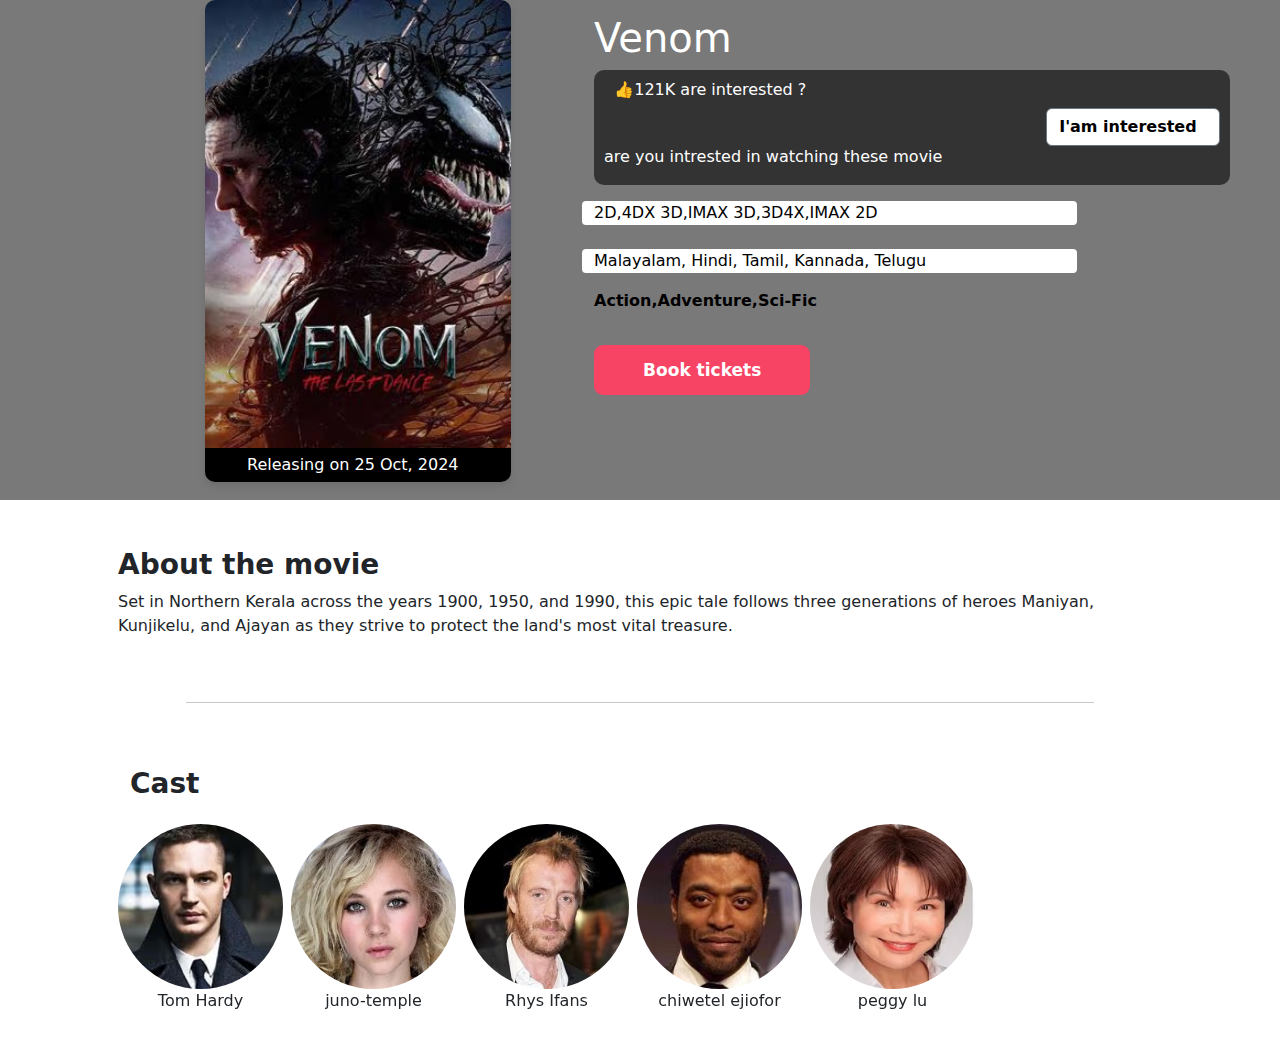
==== venom.html @ 7be32ee4 "done" ====
<!DOCTYPE html>
<html lang="en">
    <head>
        <meta charset="UTF-8">
        <meta name="viewport" content="width=device-width, initial-scale=1.0">
        <title>Document</title>
        <link rel="stylesheet" href="index.css">
        <link href="https://cdn.jsdelivr.net/npm/bootstrap@5.3.3/dist/css/bootstrap.min.css" rel="stylesheet">
        <script src="https://cdn.jsdelivr.net/npm/bootstrap@5.3.3/dist/js/bootstrap.bundle.min.js"></script>
        <link rel="stylesheet" href="https://cdnjs.cloudflare.com/ajax/libs/font-awesome/6.6.0/css/all.min.css">
    </head>
    <body>
        <div id="main1" class="image-fluid d-flex ">
            <div id="main2" class=" row align-items-center">
                <!-- Movie Card 1 -->
                <div class="col-md-4">
                    <div class="movie-card">
                        <img src="images/poster.avif" alt="venom">
                        <div class="movie-details">
                            <div class="movie-stats" style="background-color: #000000">
                                <span> Releasing on 25 Oct, 2024</span>
                            </div>
                           
                        </div>
                    </div>
                </div>
                <div id="main3" class="col-md-8">
                    <div class="movieinfo">
                        <div class="movietitle"><h1>Venom</h1></div>
                        <div id="rating" class="d-flex align-items-center">
                            <span id="star" class="star text-white"><h6>&nbsp;&nbsp;👍121K are interested ? </h6><br><h6>are you intrested in watching these movie</h6></span>
                            <!-- <span class="score mx-2"><b>8.7/10</b></span>
                            <span class="votes">(58.1K Votes) ></span> -->
                            <button id="ratebtn" class="btn btn-outline-secondary rate-btn ms-auto"><b>I'am interested</b>&nbsp;&nbsp;</button>
                        </div>
                        <div class="lang row gap-4 mt-3">
                            <!-- <div id="lang" class="col-2"><b>2D,3D</b></div> -->
                            <div id="lang" class="col-9"><span class="language">2D,4DX 3D,IMAX 3D,3D4X,IMAX 2D</span></div>
                            <div id="lang" class="col-9"><span class="language">Malayalam, Hindi, Tamil, Kannada, Telugu</span></div>
                        </div>
                        <div class="duration mt-3 text-black"><b>Action,Adventure,Sci-Fic</b></div></div>
                        

                        <a id="book" class="mt-5" href="#"><b>Book tickets</b></a>


                    </div>
                </div>
          </div>
        </div>
<!-- ------------------------------------ -->
<div class="sample container p-5">
<h3><b>About the movie</b></h3>

<span>Set in Northern Kerala across the years 1900, 1950, and 1990, this epic tale follows three generations of heroes Maniyan,</span>
<span>Kunjikelu, and Ajayan as they strive to protect the land's most vital treasure.</span>
</div>
<hr class="mx-auto d-block" width="71%">


<!-- ----cast----- -->

<div class="sample container p-5">
<h3 class="mb-4 container " ><b>Cast</b></h3>

<div id="demo" class="carousel slide" data-bs-ride="false">
    
    <!-- The slideshow/carousel -->
    <div class="carousel-inner">
      <div class="carousel-item active">
        <div class="d-flex gap-2">
        <div>
        <img src="images/tom-hardy-.avif" class=" d-inline rounded-circle" style="width:165px;" alt="">
        <figcaption style="text-align: center;">Tom Hardy</figcaption> 
       </div>
       <div>
        <img src="images/juno.avif" class=" d-inline rounded-circle" style="width:165px;" alt="">
        <figcaption style="text-align: center;">juno-temple</figcaption>
       </div>
       <div>
        <img src="images/rhys-ifans-.avif" class=" d-inline rounded-circle" style="width:165px;" alt="">
        <figcaption style="text-align: center;">Rhys Ifans</figcaption>
        </div> 
        <div>
        <img src="images/chiwetel-ejiofor-.avif" class=" d-inline rounded-circle" style="width:165px;" alt=""> 
        <figcaption style="text-align: center;">chiwetel ejiofor</figcaption>
        </div>
        <div>
        <img src="images/peggy-lu-.avif" class=" d-inline rounded-circle" style="width:165px;" alt="">
        <figcaption style="text-align: center;">peggy lu</figcaption>
        </div>
        <div> 
    

      </div>
    </div>
</div>
</div>
    </body>
</html>
---- index.css ----
#logo{
    padding: 5px;
}
#posters{
    width: 100%;
}
#row{
    background-color: rgb(64,64,67);
}


#row {
  justify-content: center;
  padding-left: 15px;
  padding-right: 15px;
}
.card{
    margin-right: 8px;
}
.offers{
    display: flex;
}
.movie-card {
    border-radius: 10px;
    overflow: hidden;
    margin-bottom: 20px;
    position: relative;
    box-shadow: 0 4px 8px rgba(0, 0, 0, 0.1);
}
.movie-card img {
    width: 100%;
    height: auto;
    border-bottom: 3px solid #f8f9fa;
}
.movie-details {
    padding: 10px;
}
.movie-title {
    font-weight: bold;
    margin-top: 10px;
    text-decoration: none;
}
.movie-genre {
    color: #6c757d;
    font-size: 14px;
    text-decoration: none;

}
.movie-stats {
    position: absolute;
    bottom: 0;
    left: 0;
    width: 100%;
    background-color: rgba(0, 0, 0, 0.7);
    color: white;
    text-align: center;
    padding: 5px 0;
}
.movie-stats span {
    display: inline-block;
    margin-right: 10px;
}
.movie-stats i {
    margin-right: 5px;
}
#premi{
    background-color: rgb(43,49,72);
}
#mov{
    color: white;
}
#pre{
    margin-left: 9%;
}
.search-card{
    background-color:#fcfcfc;
    border:1px solid #e1e1e1;
    border-radius: 5px;
    transition: transform 0.3s ease;
}
.search-card:hover{
    transform: translateY(-5px);
    box-shadow: 0 8px 16px rgba(0, 0, 0, 0.2);
}
.search-card h5{
    font-weight: 600;
}
.search-card p{
    color: #6c757d;
    font-weight: 400;
}
.footer {
    background-color: #2d2f30;
    color: white;
  }
  
  .footer a {
    color: white;
  }
  
  .footer-logo {
    font-size: 24px;
    line-height: 1.2;
  }
  
  .footer-icon {
    width: 30px;
    height: 30px;
  }
  
  .footer p {
    font-size: 14px;
  }
  
  .btn-danger {
    background-color: #ff5a5f;
    border: none;
  }
  
  .btn-danger:hover {
    background-color: #e04747;
  }
  #row{
      background-color: rgb(64,64,67);
  }
  
  
  #row {
    justify-content: center;
    padding-left: 15px;
    padding-right: 15px;
  }
  #icon{
      margin-top: 20px;

  }
  #icon1{
    /* font-size: 70px; */
    color: rgb(27, 27, 75);  
}


.icon-box i, .icon-box p {
    color: rgb(143, 143, 149); 
}


.icon-box:hover i, .icon-box:hover p {
    color: rgb(250, 250, 251); 
}



  #contact{
    margin-left: 250px;
  }

 #heading{
     color: rgb(176, 174, 174);
     font-size: 18px;
 } 
.para{
    color: rgb(128, 124, 124);
}
#text1{
    text-decoration: none;
    color: rgb(128, 124, 124);
}

#text1:hover{
    color: white;
}
#main1{
    position: relative;
    background-size: cover;
    height: 500px;
    background-image: url(media/arm.jpg);
}
#main1::before{
    content: "";
    position: absolute;
    width: 100%;
    height: 100%;
    background-color: rgba(0, 0, 0, 0.526);
    z-index: 1;
}
#main2{
    position: relative;
    z-index: 2;
    left: 16%;

}

#arm{
    position: relative;
    opacity: 1;
}

  
  .rating {
    display: flex;
    align-items: center;
    margin-top: 10px;
  }
#star {
    color: red;
    font-size: 27px;
  }
  
  .rating .score {
    font-size: 1.5rem;
    margin-left: 5px;
  }
  
  .rating .votes {
    font-size: 1rem;
    margin-left: 10px;
  }
  
  .rate-btn {
    margin-left: 15px;
    font-size: 0.9rem;
  }
  .moviedetail {
    display: flex;
    flex-wrap: wrap;
    gap: 10px;
  }
  
  .moviedetail span {
    background-color: #333;
    padding: 5px 10px;
    border-radius: 5px;
  }

#main3{
    position: relative;
    z-index: 1;
    top: -15%;
    left: 6%;
    opacity: 1;
    color: white;
}
#rating{
    background-color:rgb(51,51,51);
    padding: 10px;
    border-radius: 10px;
}
#ratebtn{
    background-color: rgb(255, 255, 255);
    color: black;
}
#lang{
    background-color: white;
    color: #000;
    border-radius: 4px;
}
#book{
    background-color: rgb(248,68,100);
    color: white;
    border-radius: 9px;
    text-decoration: none;
    padding: 15px 49px;
    font-size: 17px;
    position: relative;
    top: 45px;
    
}
#no{
    color: rgb(248,68,100);
}
#no{
    border: #6c757d79 1px solid;
    padding: 15px 25px;
    font-size: 16px;
}
#no1{
    background-color: #d0d2d474;
    padding: 5px;
}
#prev,
#next {
    background-color: #747774;
    border-radius: 50%;
    width: 25px;
    height: 25px;
    position: absolute;
    top: 30%;
    display: flex;
    align-items: center;
    justify-content: center;
}

#more{
    text-decoration: none;
    color: rgb(248,68,100);
}
#revbox{
    border: 1px solid rgba(154, 150, 150, 0.614);
    margin-left: 60px;
}

.footer {
    background-color: #2d2f30;
    color: white;
  }
  
  .footer a {
    color: white;
  }
  
  .footer-logo {
    font-size: 24px;
    line-height: 1.2;
  }
  
  .footer-icon {
    width: 30px;
    height: 30px;
  }
  
  .footer p {
    font-size: 14px;
  }
  
  .btn-danger {
    background-color: #ff5a5f;
    border: none;
  }
  
  .btn-danger:hover {
    background-color: #e04747;
  }
  #row{
      background-color: rgb(64,64,67);
  }
  
  
  #row {
    justify-content: center;
    padding-left: 15px;
    padding-right: 15px;
  }
  #icon{
      margin-top: 20px;

  }
  #icon1{
    /* font-size: 70px; */
    color: rgb(27, 27, 75);  
}


.icon-box i, .icon-box p {
    color: rgb(143, 143, 149); 
}


.icon-box:hover i, .icon-box:hover p {
    color: rgb(250, 250, 251); 
}



  #contact{
    margin-left: 250px;
  }

 #heading{
     color: rgb(176, 174, 174);
     font-size: 18px;
 } 
.para{
    color: rgb(128, 124, 124);
}
#text1{
    text-decoration: none;
    color: rgb(128, 124, 124);
}

#text1:hover{
    color: white;
}



@media screen and (max-width: 768px) {
    .movie-card{
        width: 30%;
        height: 30%;

    }
}
#lang{
    background-color: white;
    color: #000;
    border-radius: 4px;
}
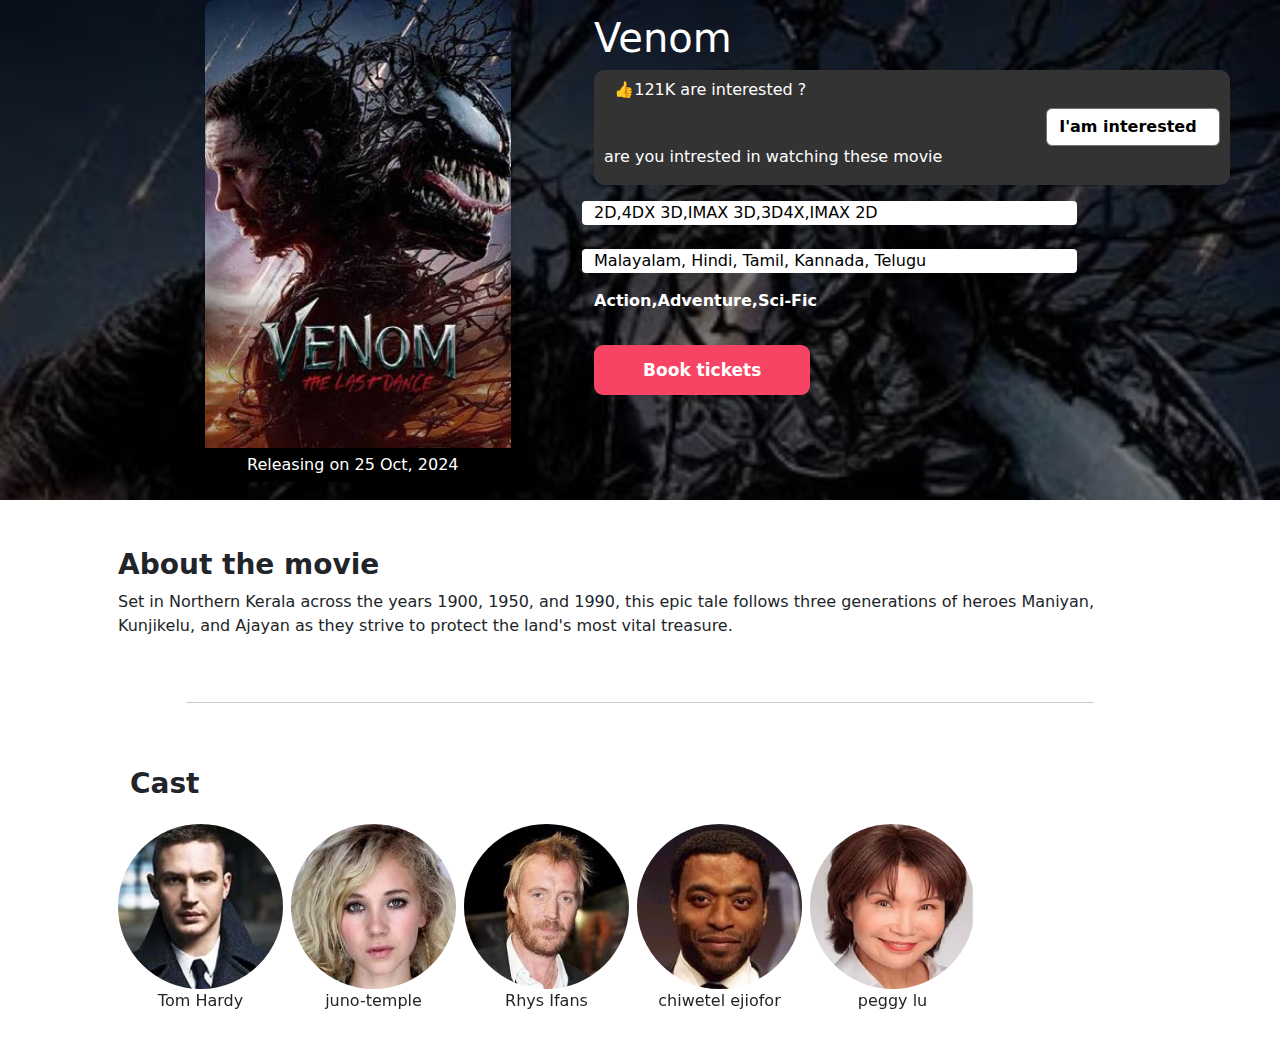
==== commit 2017f305: "done" ====
--- a/venom.html
+++ b/venom.html
@@ -29,16 +29,14 @@
                         <div class="movietitle"><h1>Venom</h1></div>
                         <div id="rating" class="d-flex align-items-center">
                             <span id="star" class="star text-white"><h6>&nbsp;&nbsp;👍121K are interested ? </h6><br><h6>are you intrested in watching these movie</h6></span>
-                            <!-- <span class="score mx-2"><b>8.7/10</b></span>
-                            <span class="votes">(58.1K Votes) ></span> -->
                             <button id="ratebtn" class="btn btn-outline-secondary rate-btn ms-auto"><b>I'am interested</b>&nbsp;&nbsp;</button>
                         </div>
                         <div class="lang row gap-4 mt-3">
-                            <!-- <div id="lang" class="col-2"><b>2D,3D</b></div> -->
+                 
                             <div id="lang" class="col-9"><span class="language">2D,4DX 3D,IMAX 3D,3D4X,IMAX 2D</span></div>
                             <div id="lang" class="col-9"><span class="language">Malayalam, Hindi, Tamil, Kannada, Telugu</span></div>
                         </div>
-                        <div class="duration mt-3 text-black"><b>Action,Adventure,Sci-Fic</b></div></div>
+                        <div class="duration mt-3 text-white"><b>Action,Adventure,Sci-Fic</b></div></div>
                         
 
                         <a id="book" class="mt-5" href="#"><b>Book tickets</b></a>
--- a/index.css
+++ b/index.css
@@ -174,7 +174,7 @@
     position: relative;
     background-size: cover;
     height: 500px;
-    background-image: url(media/arm.jpg);
+    background-image: url(images/venom.avif);
 }
 #main1::before{
     content: "";
@@ -381,8 +381,56 @@
 #text1:hover{
     color: white;
 }
-
-
+#text1{
+    text-decoration: none;
+    color: rgb(128, 124, 124);
+}
+
+#text1:hover{
+    color: white;
+}
+
+.line {
+    display: flex;
+    align-items: center;
+    justify-content: center;
+    margin: 20px 0;
+}
+
+.left-line,
+.right-line {
+    border: none;
+    height: 1px;
+    background-color: #888;
+    width: 100%;
+}
+
+.logo {
+    margin: 0 15px;
+}
+#social1{
+    background-color: #888;
+    color: rgb(45,47,48);
+    border-radius: 50%;
+    width: 45px;
+    height: 45px;
+    display: flex;
+    align-items: center;
+    justify-content: center;
+    font-size: 30px;
+}
+#social1:hover{
+    background-color: white;
+}
+#text2{
+    color: rgb(128, 124, 124);
+}
+
+#lang{
+    background-color: white;
+    color: #000;
+    border-radius: 4px;
+}
 
 @media screen and (max-width: 768px) {
     .movie-card{
@@ -391,11 +439,9 @@
 
     }
 }
-#lang{
-    background-color: white;
-    color: #000;
-    border-radius: 4px;
-}
+
+
+
     
     
 
